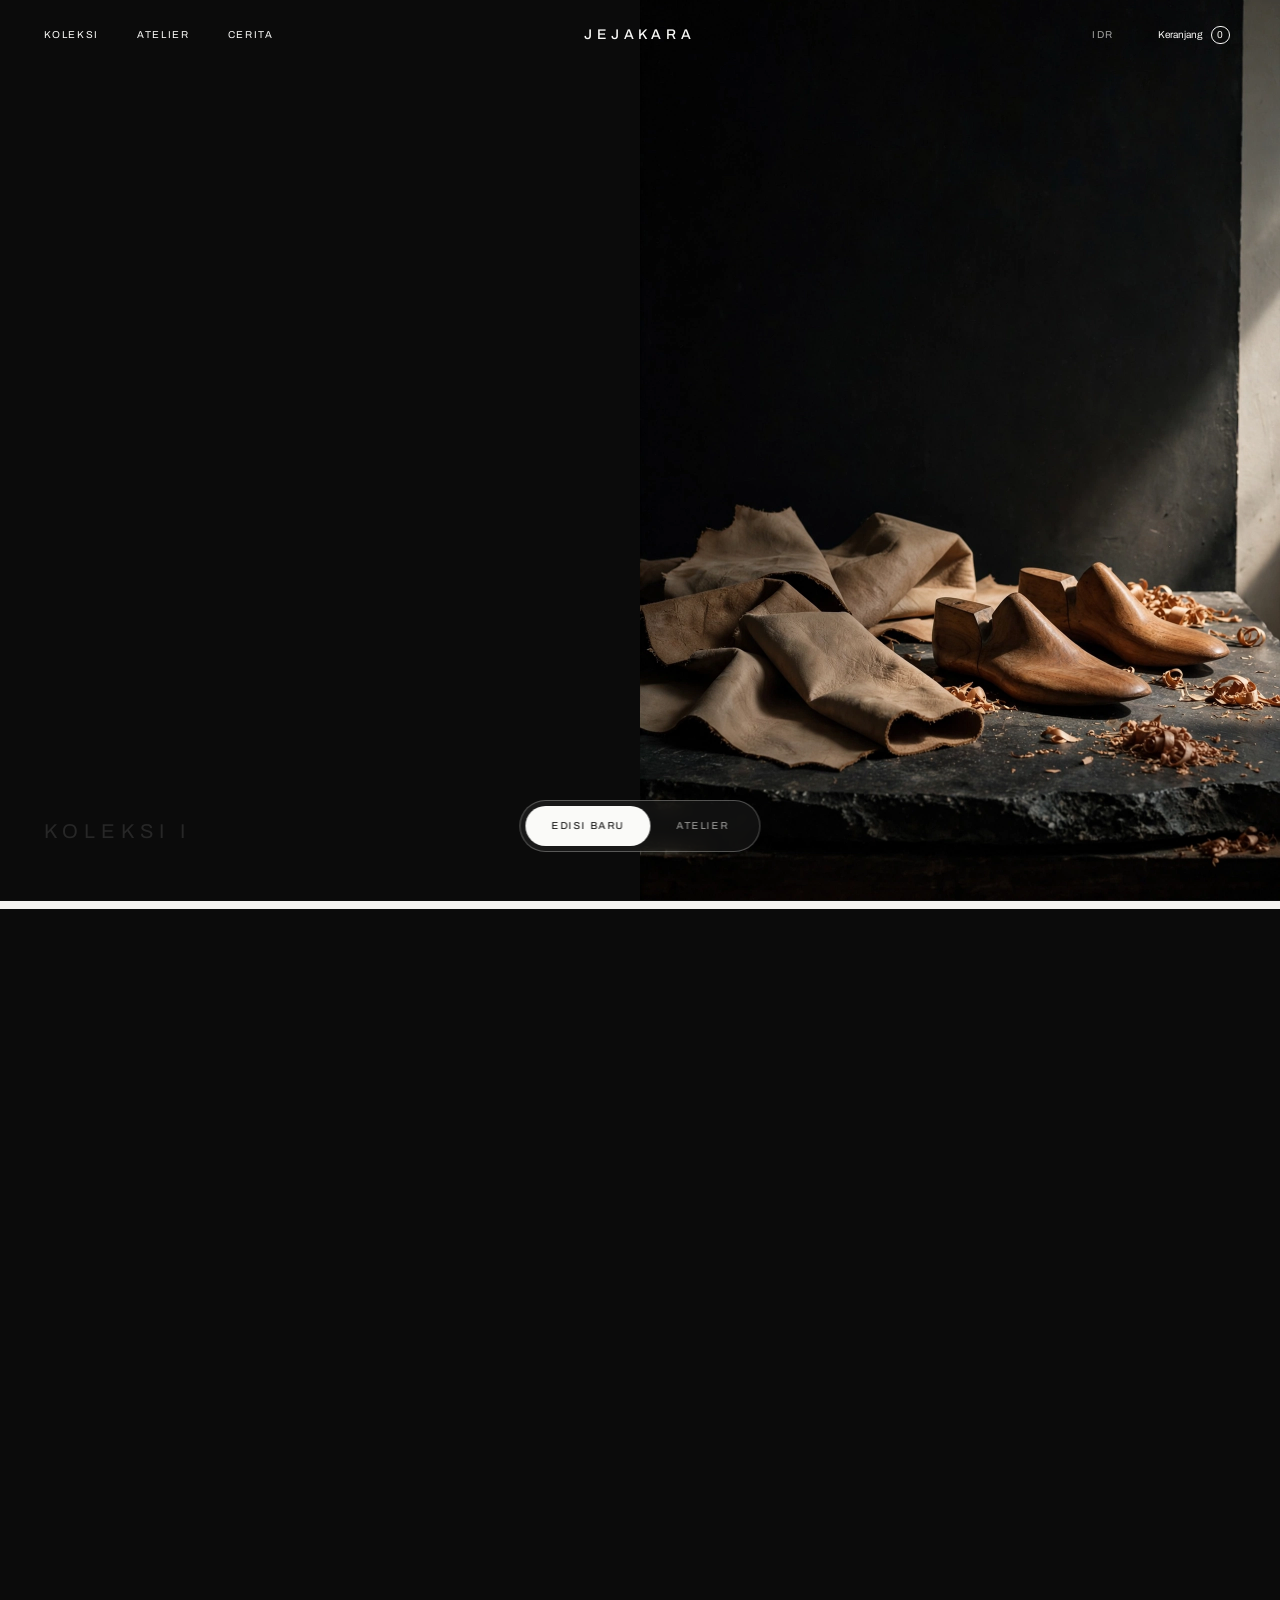
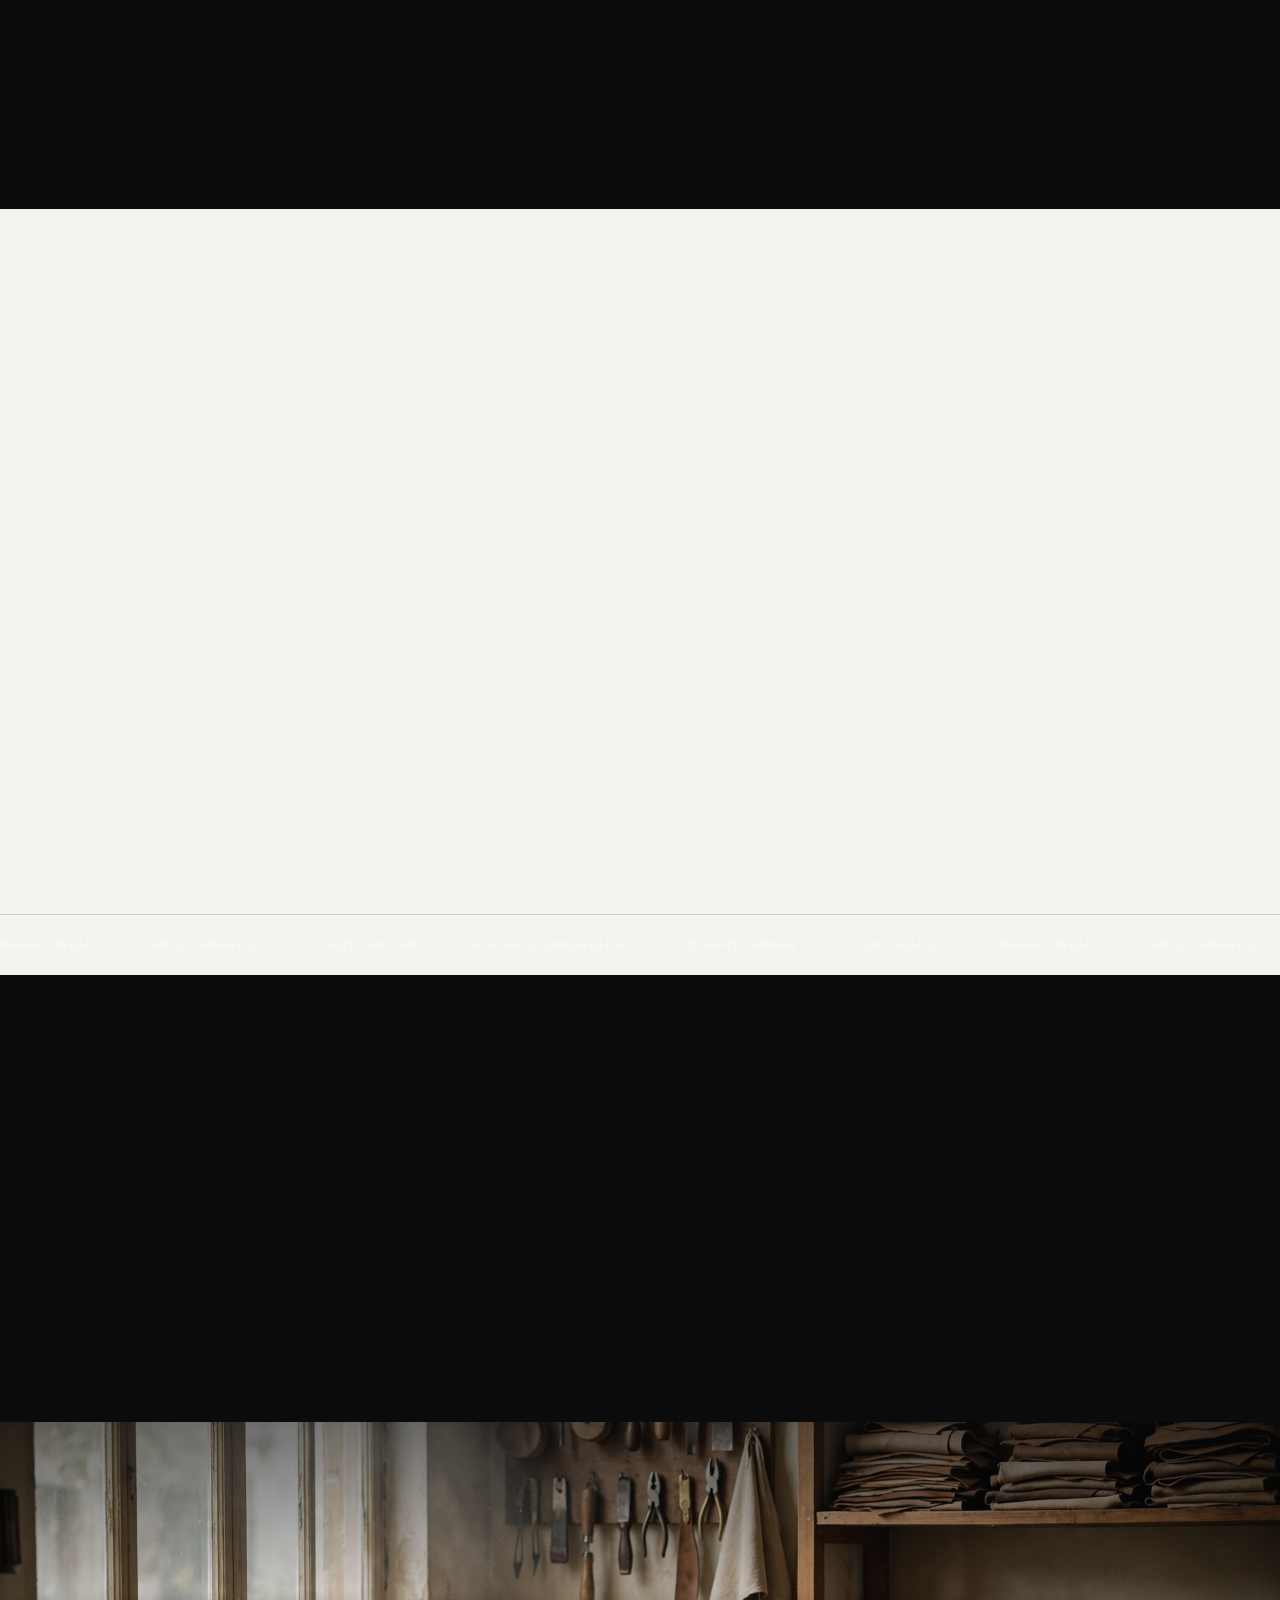
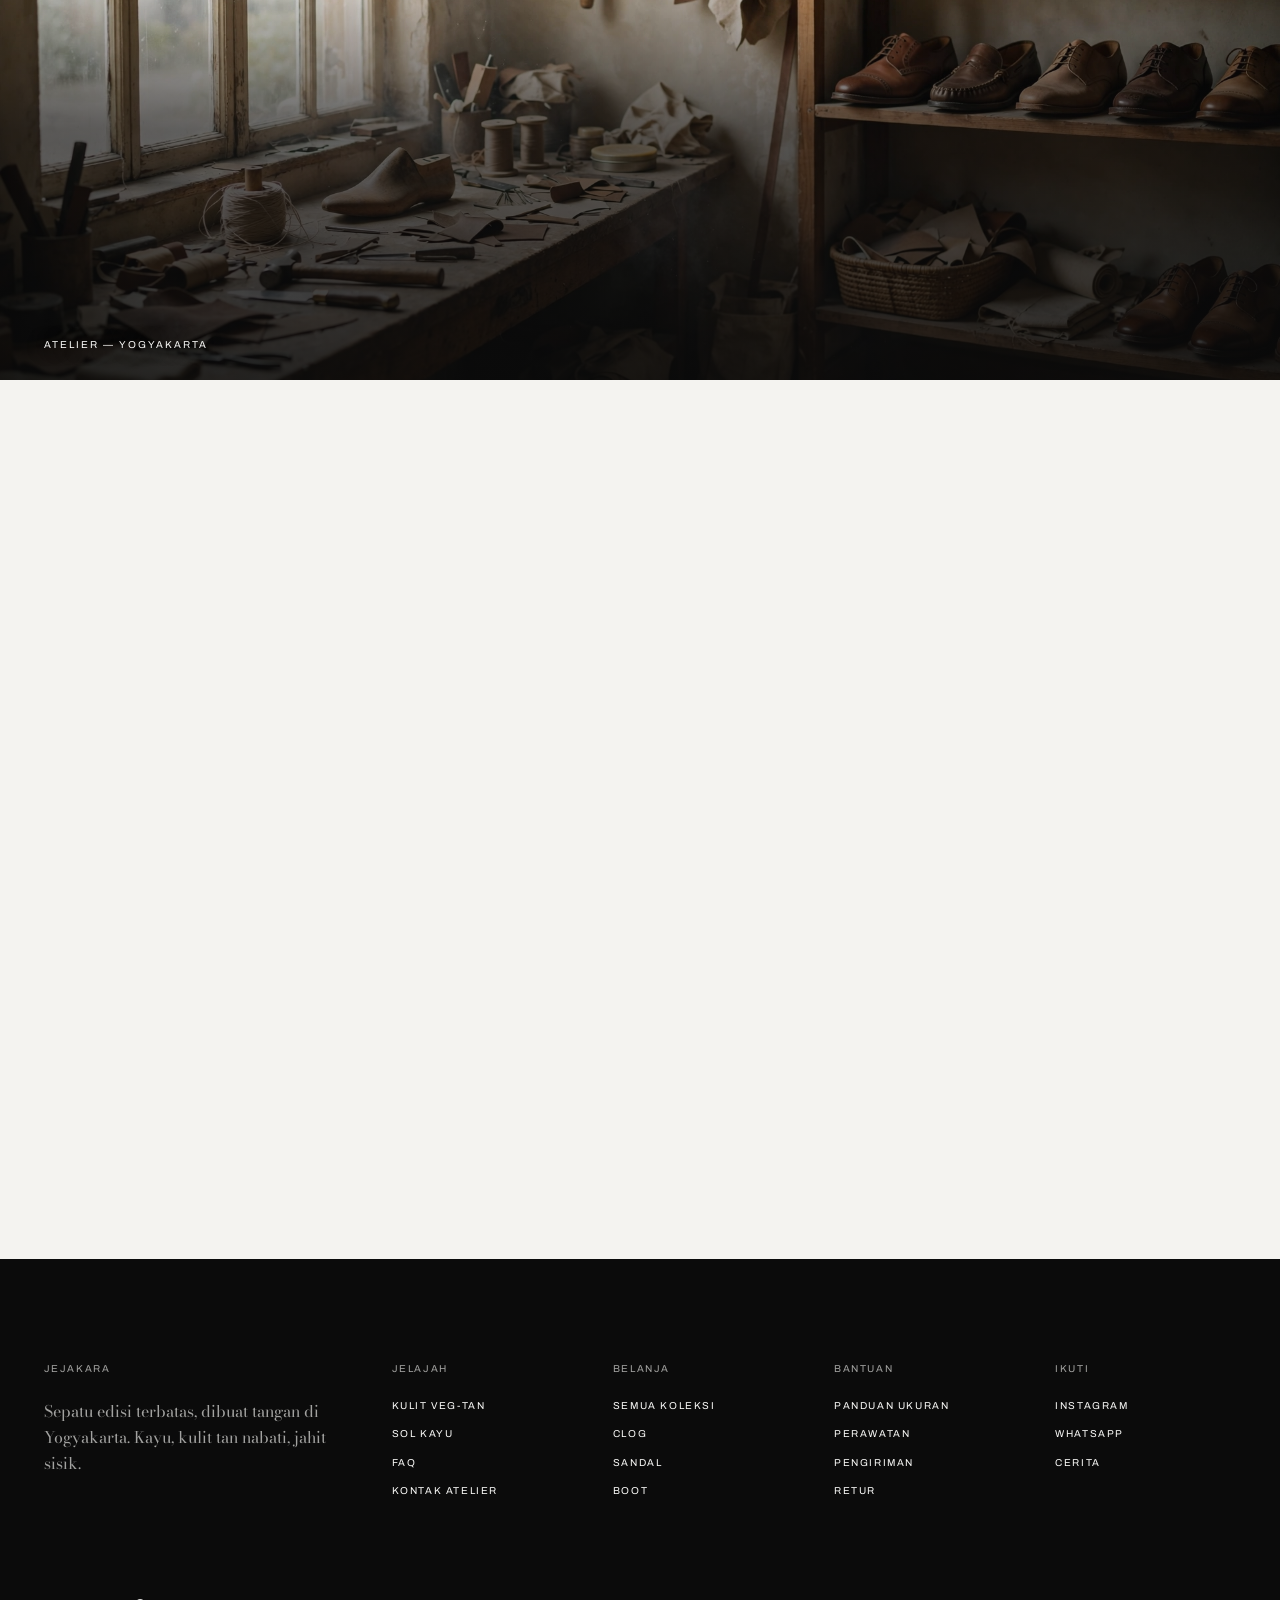
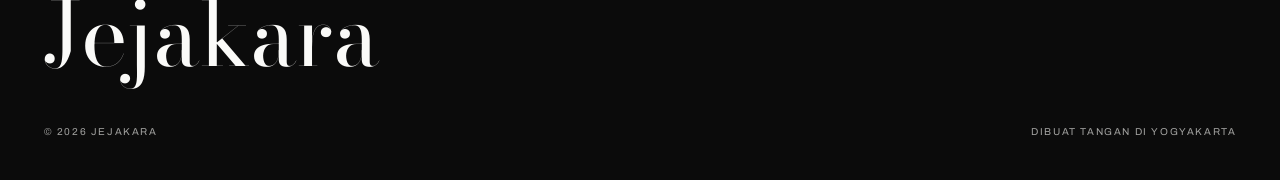
==== index.html @ 1ee972b1 "Jejakara: luxury footwear storefront (static, AOI-inspired)" ====
<!doctype html>
<html lang="id" class="is-loading">
<head>
<meta charset="utf-8">
<meta name="viewport" content="width=device-width, initial-scale=1">
<title>JEJAKARA — Sepatu edisi terbatas, dibuat tangan</title>
  <link rel="icon" href="assets/img/favicon.svg" type="image/svg+xml">
<meta name="description" content="Jejakara membuat sepatu edisi terbatas dengan tangan pengrajin di Yogyakarta. Kayu, kulit tan nabati, jahit sisik.">
<link rel="preconnect" href="https://fonts.googleapis.com">
<link rel="preconnect" href="https://fonts.gstatic.com" crossorigin>
<link href="https://fonts.googleapis.com/css2?family=Archivo:wght@300;400;500&family=Bodoni+Moda:ital,opsz,wght@0,6..96,400;0,6..96,500;1,6..96,400&display=swap" rel="stylesheet">
<link rel="stylesheet" href="css/style.css">
<noscript><style>.loader{display:none}html.is-loading{overflow:auto}</style></noscript>
</head>
<body>

<div class="loader" id="loader"><span class="ld-mk">Jejakara</span><span class="bar"></span></div>
<div class="pt-veil" id="pt-veil"></div>

<header class="site-header">
  <nav class="nav left lbl">
    <a href="koleksi.html">Koleksi</a>
    <a href="#craft">Atelier</a>
    <a href="cerita.html">Cerita</a>
  </nav>
  <a class="wordmark" href="index.html">Jejakara</a>
  <nav class="nav right lbl">
    <span class="desk mute">IDR</span>
    <button class="cart-btn cart-open">Keranjang <span class="cart-count">0</span></button>
    <button id="burger" class="burger lbl" aria-label="Buka menu">Menu</button>
  </nav>
</header>

<div class="mobile-menu" id="mobile-menu">
  <button class="close lbl" id="menu-close" aria-label="Tutup menu">Tutup ✕</button>
  <a href="koleksi.html">Koleksi</a>
  <a href="#craft">Atelier</a>
  <a href="cerita.html">Cerita</a>
</div>

<main>
  <section class="hero" aria-label="Hero">
    <div class="hero-void"><span class="hero-ghost reveal" id="hero-ghost">Koleksi I</span></div>
    <div class="hero-media" id="hero-media">
      <img src="assets/img/hero-1.png" class="active" alt="Bahan atelier Jejakara">
      <img src="assets/img/hero-2.png" alt="Edisi baru Jejakara">
    </div>
    <div class="hero-toggle" id="hero-toggle">
      <button class="on">Edisi baru</button>
      <button>Atelier</button>
    </div>
  </section>
  <div id="head-sentinel" style="height:1px"></div>

  <section class="paper pad intro">
    <span class="kicker lbl">Jejakara — Yogyakarta</span>
    <h2 class="reveal">Sepatu yang dibuat pelan, dipakai bertahun-tahun.</h2>
    <div class="body-col reveal">
      <p>Kami membangun sepatu seperti orang membangun bangunan: dimulai dari pondasi,
      dikerjakan oleh spesialis masing-masing bagian, dan tidak dipercepat agar tepat waktu.
      Setiap pasang membawa nomor edisi — jumlahnya sengaja dibuat sedikit, supaya setiap
      jahitan tetap bisa ditelusuri ke tangan yang membuatnya.</p>
    </div>
  </section>

  <section class="paper pad" style="padding-top:0">
    <div class="row reveal" style="display:flex;justify-content:space-between;align-items:baseline;gap:20px;margin-bottom:40px">
      <h3 style="font-size:clamp(1.4rem,2vw,2rem)">Pilihan kurasi</h3>
      <a class="lbl" href="koleksi.html">Semua koleksi →</a>
    </div>
    <div class="k-grid" id="kurasi"></div>
  </section>

  <div class="marquee" aria-hidden="true"><div class="track lbl">
    <span>Dibuat pelan</span><span>·</span><span>Edisi terbatas</span><span>·</span><span>Kulit veg-tan</span><span>·</span><span>Sol kayu sonokeling</span><span>·</span><span>Dijahit tangan</span><span>·</span><span>Yogyakarta</span><span>·</span>
    <span>Dibuat pelan</span><span>·</span><span>Edisi terbatas</span><span>·</span><span>Kulit veg-tan</span><span>·</span><span>Sol kayu sonokeling</span><span>·</span><span>Dijahit tangan</span><span>·</span><span>Yogyakarta</span><span>·</span>
  </div></div>

  <section class="band-stats pad" id="craft" >
    <div class="veil"></div>
    <div class="inner">
      <h2 class="reveal">Setiap pasang melewati sembilan pasang tangan.</h2>
      <div class="stats-row reveal">
        <div class="stat"><div class="n">86</div><div class="l lbl">jam kerja rata-rata</div></div>
        <div class="stat"><div class="n">9</div><div class="l lbl">pengrajin tiap pasang</div></div>
        <div class="stat"><div class="n">20</div><div class="l lbl">pasang per edisi</div></div>
      </div>
    </div>
  </section>

  <section class="band-img">
    <img src="assets/img/story-1.png" alt="Atelier Jejakara di Yogyakarta">
    <span class="cap lbl">Atelier — Yogyakarta</span>
  </section>

  <section class="paper pad quotes-sec">
    <div class="row reveal" style="display:flex;justify-content:space-between;align-items:baseline;gap:20px">
      <h3 style="font-size:clamp(1.4rem,2vw,2rem)">Yang dipakai duluan</h3>
      <span class="lbl mute">Uji coba batch pertama</span>
    </div>
    <div class="quotes reveal">
      <div class="quote">
        <p>“Baru dua bulan dan kulitnya sudah mulai ikut bentuk kaki. Di awal terasa berat,
        sekarang malah jadi bagian yang paling nyaman dipakai seharian.”</p>
        <span class="lbl who">Dimas A. — Sono Clog</span>
      </div>
      <div class="quote">
        <p>“Bunyi sol kayu di lantai itu cirinya. Talinya masih rapat walau tiap hari
        dipakai keluar masuk pasar.”</p>
        <span class="lbl who">Rara P. — Laras Sandal</span>
      </div>
      <div class="quote">
        <p>“Ukuran saya sempat meleset, mereka minta foto ukuran kaki dari rumah lalu
        tukar sampai pas. Sabar sekali.”</p>
        <span class="lbl who">Bimo S. — Derap Boot</span>
      </div>
    </div>
  </section>

  <section class="paper pad drop">
    <h2 class="reveal">Jadi yang pertama tahu saat edisi berikutnya diluncurkan.</h2>
    <form id="drop-form" class="reveal">
      <input type="email" placeholder="EMAIL" aria-label="Email" required>
      <button class="btn solid" type="submit">Kabari saya</button>
    </form>
  </section>
</main>

<footer class="site-footer">
  <div class="foot-grid">
    <div>
      <h4 class="lbl">Jejakara</h4>
      <p style="max-width:36ch;margin:0;color:var(--mute-d);font-size:16px">Sepatu edisi terbatas, dibuat tangan di Yogyakarta. Kayu, kulit tan nabati, jahit sisik.</p>
    </div>
    <div><h4 class="lbl">Jelajah</h4><ul class="lbl"><li><a href="bahan-kulit.html">Kulit veg-tan</a></li><li><a href="bahan-sol.html">Sol kayu</a></li><li><a href="faq.html">FAQ</a></li><li><a href="kontak.html">Kontak atelier</a></li></ul></div>
    <div><h4 class="lbl">Belanja</h4><ul class="lbl"><li><a href="koleksi.html">Semua koleksi</a></li><li><a href="koleksi.html">Clog</a></li><li><a href="koleksi.html">Sandal</a></li><li><a href="koleksi.html">Boot</a></li></ul></div>
    <div><h4 class="lbl">Bantuan</h4><ul class="lbl"><li><a href="faq.html#ukuran">Panduan ukuran</a></li><li><a href="perawatan.html">Perawatan</a></li><li><a href="faq.html#pengiriman">Pengiriman</a></li><li><a href="faq.html#retur">Retur</a></li></ul></div>
    <div><h4 class="lbl">Ikuti</h4><ul class="lbl"><li><a href="#">Instagram</a></li><li><a href="#">WhatsApp</a></li><li><a href="cerita.html">Cerita</a></li></ul></div>
  </div>
  <div class="foot-word">Jejakara</div>
  <div class="foot-base lbl">
    <span>© 2026 Jejakara</span>
    <span>Dibuat tangan di Yogyakarta</span>
  </div>
</footer>

<div class="veil" id="veil"></div>
<aside class="drawer" id="drawer" aria-label="Keranjang">
  <div class="drawer-head"><span class="lbl">Keranjang</span><button class="lbl" id="drawer-close">Tutup ✕</button></div>
  <div class="drawer-body" id="cart-body"></div>
  <div class="drawer-foot" id="cart-foot" hidden>
    <div class="total-row"><span class="lbl">Subtotal</span><span class="v" id="cart-total"></span></div>
    <button class="btn solid-light block" id="checkout">Pesan via WhatsApp</button>
  </div>
</aside>

<script src="js/data.js"></script>
<script src="js/app.js"></script>
</body>
</html>
---- css/style.css ----
/* JEJAKARA — style contract: achromatic, editorial, radius 0 kecuali pill toggle. Lihat design/COMMIT-SHEET.md */

:root {
  --dark: #0b0b0b;
  --paper: #f4f3f0;
  --light: #fafaf8;
  --mute-d: #a2a2a0;
  --mute-l: #6b6b67;
  --line-d: rgba(250, 250, 248, 0.18);
  --line-l: rgba(11, 11, 11, 0.16);
  --serif: "Bodoni Moda", Georgia, serif;
  --grot: "Archivo", Helvetica, Arial, sans-serif;
  --gutter: clamp(20px, 3.4vw, 46px);
  --head-h: 70px;
}

* { box-sizing: border-box; }
html { -webkit-text-size-adjust: 100%; }
body {
  margin: 0;
  background: var(--dark);
  color: var(--light);
  font-family: var(--serif);
  font-size: 19px;
  line-height: 1.65;
  font-weight: 400;
}
img { display: block; max-width: 100%; }
a { color: inherit; text-decoration: none; }
button { font: inherit; color: inherit; background: none; border: 0; cursor: pointer; }
input { font: inherit; }

/* ---------- mikro-tipografi (spec AOI: 10-11px, uppercase, ls .14em) ---------- */
.lbl {
  font-family: var(--grot);
  font-size: 10px;
  font-weight: 400;
  letter-spacing: 0.16em;
  text-transform: uppercase;
}
.lbl-11 { font-size: 11px; }
.mute { color: var(--mute-d); }
.paper .mute { color: var(--mute-l); }

/* ---------- header ---------- */
.site-header {
  position: fixed;
  inset: 0 0 auto 0;
  z-index: 60;
  height: var(--head-h);
  display: flex;
  align-items: center;
  justify-content: space-between;
  padding: 0 var(--gutter);
  color: var(--light);
  background: transparent;
  transition: background-color 300ms ease-out, color 300ms ease-out;
}
.site-header.solid { background: var(--dark); }
.site-header .nav { display: flex; gap: clamp(18px, 3vw, 44px); align-items: center; }
.site-header .nav a:hover { opacity: 0.6; }
.wordmark {
  position: absolute;
  left: 50%;
  transform: translateX(-50%);
  font-family: var(--grot);
  font-size: 14px;
  letter-spacing: 0.34em;
  text-transform: uppercase;
  font-weight: 500;
}
.cart-btn { display: flex; align-items: center; gap: 8px; }
.cart-count {
  font-family: var(--grot);
  font-size: 10px;
  letter-spacing: 0.1em;
  border: 1px solid currentColor;
  border-radius: 999px;
  min-width: 18px;
  height: 18px;
  display: inline-flex;
  align-items: center;
  justify-content: center;
  padding: 0 5px;
}
.burger { display: none; }

/* mobile menu */
.mobile-menu {
  position: fixed; inset: 0; z-index: 70;
  background: var(--dark); color: var(--light);
  display: none; flex-direction: column; justify-content: center;
  padding: var(--gutter); gap: 8px;
}
.mobile-menu.open { display: flex; }
.mobile-menu a { font-family: var(--serif); font-size: 40px; line-height: 1.4; }
.mobile-menu .close { position: absolute; top: 24px; right: var(--gutter); }

/* ---------- hero: split 50/50, void vs foto ---------- */
.hero {
  position: relative;
  height: 100vh;
  min-height: 560px;
  display: grid;
  grid-template-columns: 1fr 1fr;
  background: var(--dark);
}
.hero-void { position: relative; }
.hero-ghost {
  position: absolute;
  left: var(--gutter);
  bottom: 52px;
  font-family: var(--grot);
  font-size: 20px;
  letter-spacing: 0.3em;
  text-transform: uppercase;
  color: rgba(250, 250, 248, 0.12);
  transition: opacity 600ms ease-out;
}
.hero-media { position: relative; overflow: hidden; }
.hero-media img {
  position: absolute; inset: 0;
  width: 100%; height: 100%;
  object-fit: cover;
  opacity: 0;
  transition: opacity 600ms ease-out;
}
.hero-media img.active { opacity: 1; }
.hero-toggle {
  position: absolute;
  left: 50%;
  bottom: 48px;
  transform: translateX(-50%);
  z-index: 5;
  display: flex;
  padding: 5px;
  border: 1px solid rgba(250, 250, 248, 0.28);
  border-radius: 999px;
  background: rgba(250, 250, 248, 0.06);
  backdrop-filter: blur(8px);
}
.hero-toggle button {
  font-family: var(--grot);
  font-size: 10px;
  letter-spacing: 0.16em;
  text-transform: uppercase;
  color: var(--mute-d);
  padding: 12px 26px;
  border-radius: 999px;
  transition: color 300ms ease-out, background-color 300ms ease-out;
}
.hero-toggle button.on {
  color: var(--dark);
  background: var(--light);
}

/* ---------- section dasar ---------- */
section { position: relative; }
.paper { background: var(--paper); color: var(--dark); }
.pad { padding: clamp(72px, 10vw, 150px) var(--gutter); }
.kicker { display: block; margin-bottom: 34px; color: var(--mute-d); }
.paper .kicker { color: var(--mute-l); }

h1, h2, h3 { font-weight: 400; margin: 0; line-height: 1.06; letter-spacing: -0.01em; }
h1 { font-size: clamp(2.4rem, 5vw, 4.6rem); }
h2 { font-size: clamp(1.9rem, 3.4vw, 3.2rem); }
.prose { max-width: 62ch; }
.prose.center { margin: 0 auto; text-align: center; }
.lead { font-size: clamp(1.35rem, 2.4vw, 2rem); line-height: 1.5; }

/* ---------- intro editorial ---------- */
.intro .prose { max-width: 30ch; }
.intro h2 { max-width: 16ch; }
.intro .body-col { max-width: 58ch; margin-top: 40px; }

/* ---------- kurasi asimetris ---------- */
.k-grid {
  display: grid;
  grid-template-columns: repeat(3, 1fr);
  gap: clamp(16px, 2.4vw, 34px);
}
.k-grid .card.large { grid-row: span 2; }
.card { display: block; }
.card .frame { overflow: hidden; background: #171514; }
.card .frame img {
  width: 100%;
  aspect-ratio: 3 / 4;
  object-fit: cover;
  transition: transform 600ms ease-out;
}
.card.large .frame img { aspect-ratio: 3 / 5.4; height: 100%; }
.card:hover .frame img { transform: scale(1.04); }
.card .meta {
  display: flex;
  justify-content: space-between;
  gap: 12px;
  align-items: baseline;
  padding-top: 14px;
}
.card .meta .name { font-family: var(--serif); font-size: 17px; }
.card .see { opacity: 0; transition: opacity 300ms ease-out; }
.card:hover .see { opacity: 1; }

/* ---------- band angka (craft) ---------- */
.band-stats {
  position: relative;
  background: var(--dark) center / cover no-repeat;
  color: var(--light);
}
.band-stats .veil { position: absolute; inset: 0; background: rgba(11, 11, 11, 0.62); }
.band-stats .inner { position: relative; }
.stats-row {
  display: flex;
  flex-wrap: wrap;
  gap: clamp(34px, 7vw, 110px);
  margin-top: 54px;
}
.stat .n { font-family: var(--serif); font-size: clamp(2.6rem, 5vw, 4.4rem); line-height: 1; }
.stat .l { margin-top: 10px; color: var(--mute-d); }

/* ---------- band full-bleed ---------- */
.band-img { height: clamp(340px, 62vh, 640px); overflow: hidden; position: relative; }
.band-img img { width: 100%; height: 100%; object-fit: cover; }
/* scrim: teks putih di atas foto terang tetap terbaca */
.band-img::after {
  content: "";
  position: absolute;
  inset: 0;
  z-index: 1;
  background: linear-gradient(to bottom, rgba(11, 11, 11, 0.55), rgba(11, 11, 11, 0.15) 30%, rgba(11, 11, 11, 0.62) 55%, rgba(11, 11, 11, 0.85));
  pointer-events: none;
}
.band-img h1,
.band-img .cap {
  z-index: 2;
  text-shadow: 0 1px 18px rgba(11, 11, 11, 0.85);
}
.band-img .cap {
  position: absolute; left: var(--gutter); bottom: 26px;
  color: var(--light);
  letter-spacing: 0.2em;
}

/* ---------- drop notice ---------- */
.drop form { display: flex; gap: 0; max-width: 460px; margin-top: 34px; }
.drop input {
  flex: 1; background: transparent; border: 0; border-bottom: 1px solid var(--line-d);
  color: inherit; padding: 12px 0; outline: none; font-family: var(--grot); font-size: 13px;
}
.drop .done { color: var(--mute-d); margin-top: 34px; }

/* ---------- tombol ---------- */
.btn {
  font-family: var(--grot);
  font-size: 10px;
  letter-spacing: 0.16em;
  text-transform: uppercase;
  padding: 15px 30px;
  border: 1px solid currentColor;
  display: inline-block;
  text-align: center;
  transition: background-color 150ms ease-out, color 150ms ease-out;
}
.btn:hover { background: var(--light); color: var(--dark); border-color: var(--light); }
.paper .btn:hover, .btn.solid { background: var(--dark); color: var(--light); border-color: var(--dark); }
.paper .btn.solid:hover { background: transparent; color: var(--dark); }
.btn.block { width: 100%; }
.btn.solid-light { background: var(--light); color: var(--dark); border-color: var(--light); }
.btn.solid-light:hover { background: transparent; color: var(--light); }

/* ---------- footer ---------- */
.site-footer { background: var(--dark); color: var(--light); padding: clamp(60px, 8vw, 110px) var(--gutter) 40px; }
.foot-grid { display: grid; grid-template-columns: 1.7fr 1fr 1fr 1fr 1fr; gap: 40px; }
.foot-grid h4 { margin: 0 0 20px; font-weight: 400; color: var(--mute-d); }
.foot-grid ul { list-style: none; margin: 0; padding: 0; display: grid; gap: 12px; }
.foot-grid a:hover { opacity: 0.6; }
.foot-word { font-family: var(--serif); font-size: clamp(2.6rem, 7vw, 5.5rem); line-height: 1; margin-top: clamp(50px, 8vw, 90px); }
.foot-base { display: flex; justify-content: space-between; gap: 20px; margin-top: 46px; color: var(--mute-d); flex-wrap: wrap; }

/* ---------- halaman koleksi ---------- */
.page-head { padding: calc(var(--head-h) + clamp(50px, 8vw, 110px)) var(--gutter) clamp(40px, 5vw, 70px); }
.page-head .row { display: flex; align-items: baseline; justify-content: space-between; gap: 20px; }
.filters { display: flex; flex-wrap: wrap; gap: 34px; padding: 0 var(--gutter) 34px; align-items: flex-start; }
.fgroup { display: flex; flex-wrap: wrap; gap: 8px; align-items: center; }
.fgroup > .lbl { color: var(--mute-d); margin-right: 6px; }
.chip {
  font-family: var(--grot); font-size: 10px; letter-spacing: 0.12em; text-transform: uppercase;
  padding: 9px 15px; border: 1px solid var(--line-d); color: var(--mute-d);
  transition: border-color 150ms ease-out, color 150ms ease-out;
}
.chip.on { border-color: var(--light); color: var(--light); }
.sort {
  margin-left: auto; background: transparent; border: 0; border-bottom: 1px solid var(--line-d);
  color: var(--light); font-family: var(--grot); font-size: 10px; letter-spacing: 0.12em;
  text-transform: uppercase; padding: 9px 0; outline: none;
}
.sort option { color: #111; }
.grid-products { display: grid; grid-template-columns: repeat(3, 1fr); gap: clamp(16px, 2.4vw, 34px); padding: 0 var(--gutter) clamp(70px, 9vw, 130px); }
.empty { padding: 40px var(--gutter) 120px; color: var(--mute-d); }

/* ---------- halaman produk (PDP) ---------- */
.pdp { display: grid; grid-template-columns: minmax(0, 1.15fr) minmax(0, 1fr); gap: clamp(30px, 5vw, 80px); padding: calc(var(--head-h) + 40px) var(--gutter) clamp(60px, 8vw, 110px); }
.gallery { position: sticky; top: calc(var(--head-h) + 24px); align-self: start; display: grid; grid-template-columns: 64px 1fr; gap: 16px; }
.thumbs { display: grid; gap: 12px; align-content: start; }
.thumbs img { width: 100%; aspect-ratio: 3/4; object-fit: cover; opacity: 0.5; cursor: pointer; transition: opacity 150ms ease-out; }
.thumbs img.on, .thumbs img:hover { opacity: 1; }
.stage { overflow: hidden; background: #161412; }
.stage img { width: 100%; aspect-ratio: 3/4; object-fit: cover; }
.pdp-info { padding-top: 12px; }
.pdp-info h1 { font-size: clamp(2rem, 3.4vw, 3rem); }
.pdp-price { margin-top: 16px; display: flex; gap: 18px; align-items: baseline; }
.pdp-stats { display: flex; flex-wrap: wrap; gap: 34px; margin: 40px 0; padding: 26px 0; border-top: 1px solid var(--line-d); border-bottom: 1px solid var(--line-d); }
.pdp-stats .n { font-family: var(--serif); font-size: 30px; line-height: 1; }
.pdp-stats .l { color: var(--mute-d); margin-top: 6px; }
.sizes { display: flex; flex-wrap: wrap; gap: 8px; margin-top: 16px; }
.size {
  font-family: var(--grot); font-size: 11px; letter-spacing: 0.08em;
  min-width: 46px; padding: 12px 0; text-align: center;
  border: 1px solid var(--line-d); color: var(--light);
  transition: border-color 150ms ease-out, background-color 150ms ease-out, color 150ms ease-out;
}
.size.on { background: var(--light); color: var(--dark); border-color: var(--light); }
.size.out { color: #4d4d4a; text-decoration: line-through; cursor: not-allowed; border-color: rgba(250,250,248,0.07); }
.mat-list { list-style: none; margin: 30px 0 0; padding: 0; display: grid; gap: 10px; color: var(--mute-d); }
.mat-list li::before { content: "— "; }
.err { color: #e0a3a3; margin-top: 14px; min-height: 1em; }
.related { padding: 0 var(--gutter) clamp(70px, 9vw, 130px); }
.related h3 { margin-bottom: 30px; }

/* ---------- drawer keranjang ---------- */
.veil {
  position: fixed; inset: 0; z-index: 80; background: rgba(11, 11, 11, 0.55);
  opacity: 0; pointer-events: none; transition: opacity 300ms ease-out;
}
.veil.open { opacity: 1; pointer-events: auto; }
.drawer {
  position: fixed; top: 0; right: 0; z-index: 90;
  width: min(430px, 100vw); height: 100%;
  background: var(--dark); color: var(--light);
  border-left: 1px solid var(--line-d);
  transform: translateX(100%);
  transition: transform 300ms ease-out;
  display: flex; flex-direction: column;
}
.drawer.open { transform: translateX(0); }
.drawer-head { display: flex; justify-content: space-between; align-items: center; padding: 26px var(--gutter); border-bottom: 1px solid var(--line-d); }
.drawer-body { flex: 1; overflow: auto; padding: 10px var(--gutter); }
.drawer-foot { padding: 24px var(--gutter) 30px; border-top: 1px solid var(--line-d); display: grid; gap: 16px; }
.cart-line { display: grid; grid-template-columns: 64px 1fr auto; gap: 16px; padding: 20px 0; border-bottom: 1px solid var(--line-d); }
.cart-line img { width: 64px; aspect-ratio: 3/4; object-fit: cover; }
.cart-line .nm { font-family: var(--serif); font-size: 16px; }
.qty { display: inline-flex; align-items: center; gap: 12px; margin-top: 10px; }
.qty button { border: 1px solid var(--line-d); width: 26px; height: 26px; line-height: 1; font-family: var(--grot); font-size: 13px; }
.qty button:hover { border-color: var(--light); }
.rm { color: var(--mute-d); text-decoration: underline; margin-top: 10px; display: inline-block; }
.cart-empty { color: var(--mute-d); padding: 40px 0; }
.total-row { display: flex; justify-content: space-between; align-items: baseline; }
.total-row .v { font-family: var(--serif); font-size: 24px; }

/* ---------- reveal ---------- */
.reveal { opacity: 0; transform: translateY(12px); transition: opacity 500ms ease-out, transform 500ms ease-out; }
.reveal.in { opacity: 1; transform: none; }

/* ---------- responsive ---------- */
@media (max-width: 900px) {
  .nav.left, .nav.right .desk { display: none; }
  .burger { display: block; }
  .hero { grid-template-columns: 1fr; height: auto; min-height: 0; }
  .hero-void { height: 24vh; min-height: 150px; }
  .hero-media { height: 64vh; }
  .hero-ghost { bottom: 24px; font-size: 15px; }
  .hero-toggle { bottom: auto; top: calc(24vh - 62px); }
  .k-grid, .grid-products { grid-template-columns: repeat(2, 1fr); }
  .k-grid .card.large { grid-row: auto; grid-column: span 2; }
  .k-grid .card.large .frame img { aspect-ratio: 4/3; }
  .pdp { grid-template-columns: 1fr; }
  .gallery { position: static; grid-template-columns: 1fr; }
  .thumbs { grid-template-columns: repeat(3, 1fr); grid-row: 2; }
  .foot-grid { grid-template-columns: 1fr 1fr; }
}
@media (max-width: 560px) {
  .k-grid, .grid-products { grid-template-columns: 1fr; }
  .k-grid .card.large { grid-column: auto; }
  .mobile-menu a { font-size: 30px; }
}

/* ---------- loader & transisi halaman ---------- */
html.is-loading, html.is-loading body { overflow: hidden; }
.loader {
  position: fixed; inset: 0; z-index: 200;
  background: var(--dark);
  display: grid; place-items: center;
  transition: transform 800ms cubic-bezier(0.76, 0, 0.24, 1);
}
.loader.lift { transform: translateY(-101%); }
.loader .ld-mk {
  font-family: var(--serif); font-size: 15px; letter-spacing: 0.4em;
  color: var(--light); text-transform: uppercase;
  animation: ld-breathe 1.6s ease-in-out infinite alternate;
}
.loader .bar { position: absolute; left: 0; bottom: 0; height: 2px; width: 0; background: var(--light); animation: ld-fill 1.4s cubic-bezier(0.22, 1, 0.36, 1) forwards; }
@keyframes ld-fill { to { width: 100%; } }
@keyframes ld-breathe { from { opacity: 0.45; } to { opacity: 1; } }
.pt-veil {
  position: fixed; inset: 0; z-index: 190; background: var(--dark);
  transform: translateY(101%);
  transition: transform 550ms cubic-bezier(0.76, 0, 0.24, 1);
  pointer-events: none;
}
.pt-veil.up { transform: translateY(0); }

/* ---------- reveal: teks naik per kata ---------- */
.w-line { display: inline-block; overflow: hidden; vertical-align: bottom; padding-bottom: 0.12em; margin-bottom: -0.12em; }
.w { display: inline-block; transform: translateY(115%); transition: transform 950ms cubic-bezier(0.16, 1, 0.3, 1); }
.reveal.in .w { transform: none; }

/* ---------- reveal: foto produk ---------- */
.card .frame img { transform: scale(1.12); opacity: 0; transition: transform 1100ms cubic-bezier(0.16, 1, 0.3, 1), opacity 700ms ease; }
.card.in .frame img { transform: none; opacity: 1; }
.card.in:hover .frame img { transform: scale(1.05); transition-duration: 700ms; }
#stage-img { transition: opacity 350ms ease; }

/* ---------- marquee ---------- */
.marquee { overflow: hidden; padding: 22px 0; border-top: 1px solid var(--line-l); background: var(--paper); }
.marquee .track { display: flex; gap: 2.6em; width: max-content; white-space: nowrap; animation: marq 34s linear infinite; }
.marquee span { letter-spacing: 0.2em; }
@keyframes marq { to { transform: translateX(-50%); } }

/* ---------- testimoni ---------- */
.quotes { display: grid; grid-template-columns: repeat(auto-fit, minmax(240px, 1fr)); gap: clamp(28px, 4vw, 56px); margin-top: 44px; }
.quote { display: flex; flex-direction: column; }
.quote p { margin: 0 0 16px; font-family: var(--serif); font-style: italic; font-size: clamp(1.05rem, 1.5vw, 1.3rem); line-height: 1.5; }
.quote .who { margin-top: auto; padding-top: 18px; color: var(--mute-l); }

/* anchor landing di bawah header tetap (jangan tertimpa) */
details[id], section[id] { scroll-margin-top: 96px; }

/* ---------- favorit & cari ---------- */
.card .frame { position: relative; }
.fav { position: absolute; top: 8px; right: 8px; z-index: 2; width: 34px; height: 34px; display: grid; place-items: center; padding: 0; border: 0; border-radius: 50%; background: rgba(11, 11, 11, 0.38); color: #fafaf8; font-size: 15px; line-height: 1; cursor: pointer; transition: transform 250ms ease, background 250ms ease; }
.fav:hover { transform: scale(1.12); background: rgba(11, 11, 11, 0.6); }
.fav.on { background: rgba(11, 11, 11, 0.72); }
.search { background: transparent; border: 0; border-bottom: 1px solid var(--line-l); color: var(--dark); font-family: var(--grot); font-size: 11px; letter-spacing: 0.14em; text-transform: uppercase; padding: 12px 2px; width: min(240px, 44vw); outline: none; transition: border-color 250ms ease; }
.search::placeholder { color: var(--mute-l); }
.search:focus { border-color: var(--light); }
.filter.on { color: var(--light); border-color: var(--light); }

/* ---------- panduan ukuran (PDP + FAQ) ---------- */
.sguide { border-top: 1px solid var(--line-d); margin-top: 34px; }
.sguide summary { list-style: none; cursor: pointer; display: flex; justify-content: space-between; gap: 16px; padding: 16px 0; font-family: var(--grot); font-size: 10px; letter-spacing: 0.16em; text-transform: uppercase; color: var(--mute-d); transition: color 250ms ease; }
.sguide summary:hover { color: var(--light); }
.sguide summary::-webkit-details-marker { display: none; }
.sguide summary::after { content: "+"; }
.sguide[open] summary::after { content: "\2212"; }
.sguide .sg-body { padding-bottom: 26px; }
.sguide table { width: 100%; border-collapse: collapse; font-family: var(--grot); font-size: 13px; }
.sguide th { font-weight: 400; font-size: 10px; letter-spacing: 0.14em; text-transform: uppercase; color: var(--mute-d); text-align: left; padding: 10px 10px 10px 0; border-bottom: 1px solid var(--line-d); }
.sguide td { padding: 10px 10px 10px 0; border-bottom: 1px solid var(--line-d); color: var(--light); font-weight: 300; }
.sguide ol { margin: 18px 0 0; padding-left: 1.3em; color: var(--mute-d); font-size: 16px; line-height: 1.7; }
.sguide ol li::marker { font-family: var(--grot); font-size: 12px; }
.paper .sguide { border-color: var(--line-l); }
.paper .sguide summary { color: var(--mute-l); }
.paper .sguide summary:hover { color: var(--dark); }
.paper .sguide th { color: var(--mute-l); border-color: var(--line-l); }
.paper .sguide td { color: var(--dark); border-color: var(--line-l); }
.paper .sguide ol { color: var(--mute-l); }

/* ---------- FAQ ---------- */
.faq { max-width: 820px; margin-top: 30px; }
.faq details { border-top: 1px solid var(--line-l); }
.faq details:last-child { border-bottom: 1px solid var(--line-l); }
.faq summary { list-style: none; cursor: pointer; display: flex; justify-content: space-between; gap: 24px; padding: 26px 0; font-family: var(--serif); font-size: clamp(1.1rem, 1.7vw, 1.4rem); color: var(--dark); transition: color 250ms ease; }
.faq summary:hover { color: var(--mute-l); }
.faq summary::-webkit-details-marker { display: none; }
.faq summary::after { content: "+"; font-family: var(--grot); font-size: 15px; color: var(--mute-l); flex: none; }
.faq details[open] summary::after { content: "\2212"; }
.faq .a { padding: 0 0 28px; max-width: 62ch; }
.faq .a p { margin: 0 0 14px; color: var(--mute-l); font-size: 17px; line-height: 1.7; }

/* ---------- proses (PDP) ---------- */
.proc-steps { counter-reset: pr; list-style: none; margin: clamp(40px, 6vw, 70px) 0 0; padding: 0; display: grid; grid-template-columns: repeat(auto-fit, minmax(280px, 1fr)); gap: clamp(40px, 5vw, 64px) clamp(24px, 3vw, 40px); }
.proc-steps li { counter-increment: pr; border-top: 1px solid var(--line-d); padding-top: 18px; display: flex; flex-direction: column; }
.proc-steps li img { order: 1; width: 100%; aspect-ratio: 4 / 3; object-fit: cover; display: block; }
.proc-steps li::before { content: "0" counter(pr); order: 2; font-family: var(--grot); font-size: 11px; letter-spacing: 0.16em; color: var(--mute-d); margin: 16px 0 12px; }
.proc-steps h4 { order: 3; font-family: var(--serif); font-size: clamp(1.15rem, 1.6vw, 1.4rem); font-weight: 400; margin: 0 0 10px; }
.proc-steps p { order: 4; margin: 0; font-size: 15px; line-height: 1.65; color: var(--mute-d); max-width: 34ch; }

/* ---------- langkah perawatan ---------- */
.steps { counter-reset: st; margin-top: 54px; display: grid; gap: 44px; max-width: 780px; }
.step { counter-increment: st; display: grid; grid-template-columns: 56px 1fr; gap: 20px; border-top: 1px solid var(--line-l); padding-top: 26px; }
.step::before { content: "0" counter(st); font-family: var(--grot); font-size: 11px; letter-spacing: 0.16em; color: var(--mute-l); padding-top: 8px; }
.step h3 { font-size: clamp(1.3rem, 2vw, 1.7rem); margin-bottom: 12px; }
.step p { margin: 0; color: var(--mute-l); font-size: 17px; line-height: 1.7; max-width: 58ch; }
.care-note { margin-top: 64px; border-left: 1px solid var(--line-l); padding-left: 26px; max-width: 62ch; }
.care-note .lbl { display: block; margin-bottom: 14px; color: var(--mute-l); }
.care-note p { margin: 0; color: var(--mute-l); font-size: 17px; line-height: 1.7; }

/* ---------- spesifikasi bahan ---------- */
.mat-spec { display: grid; grid-template-columns: repeat(auto-fit, minmax(230px, 1fr)); gap: 1px; background: var(--line-l); border: 1px solid var(--line-l); margin-top: 60px; }
.mat-spec .spec { background: var(--paper); padding: 26px 24px; display: grid; gap: 12px; font-size: 16px; color: var(--dark); }

/* ---------- kontak ---------- */
.contact-grid { display: grid; grid-template-columns: repeat(auto-fit, minmax(240px, 1fr)); gap: clamp(32px, 5vw, 72px); margin-top: 50px; }
.cbox .lbl { display: block; margin-bottom: 18px; color: var(--mute-l); }
.cbox h3 { font-size: clamp(1.3rem, 2vw, 1.7rem); margin-bottom: 14px; }
.cbox p { margin: 0; color: var(--mute-l); font-size: 17px; line-height: 1.7; }
.cbox a:not(.btn) { color: var(--dark); }

@media (max-width: 900px) {
  .step { grid-template-columns: 44px 1fr; gap: 14px; }
}

@media (prefers-reduced-motion: reduce) {
  .reveal { opacity: 1; transform: none; transition: none; }
  .w { transform: none; }
  .card .frame img { opacity: 1; transform: none; }
  .loader, .pt-veil { display: none; }
  .marquee .track { animation: none; }
  .hero-media img, .card .frame img, .drawer, .veil { transition-duration: 1ms; }
}
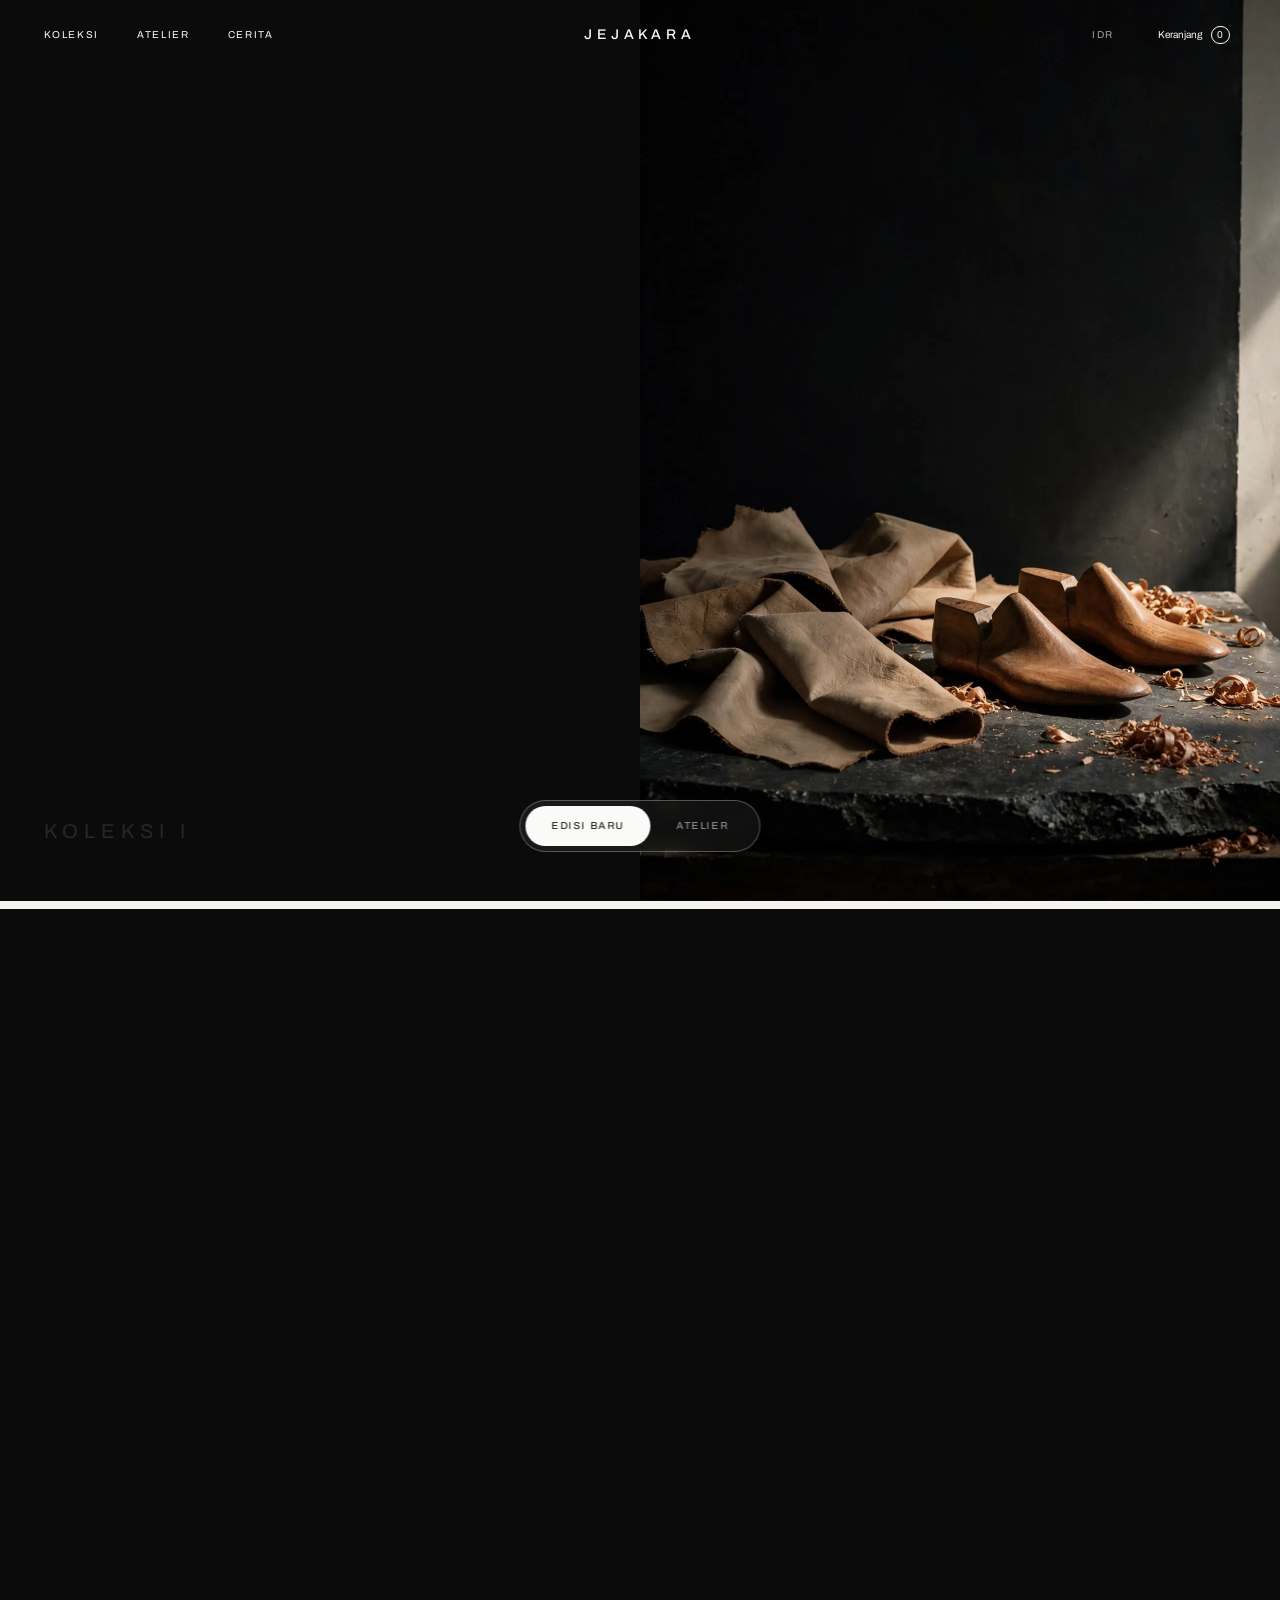
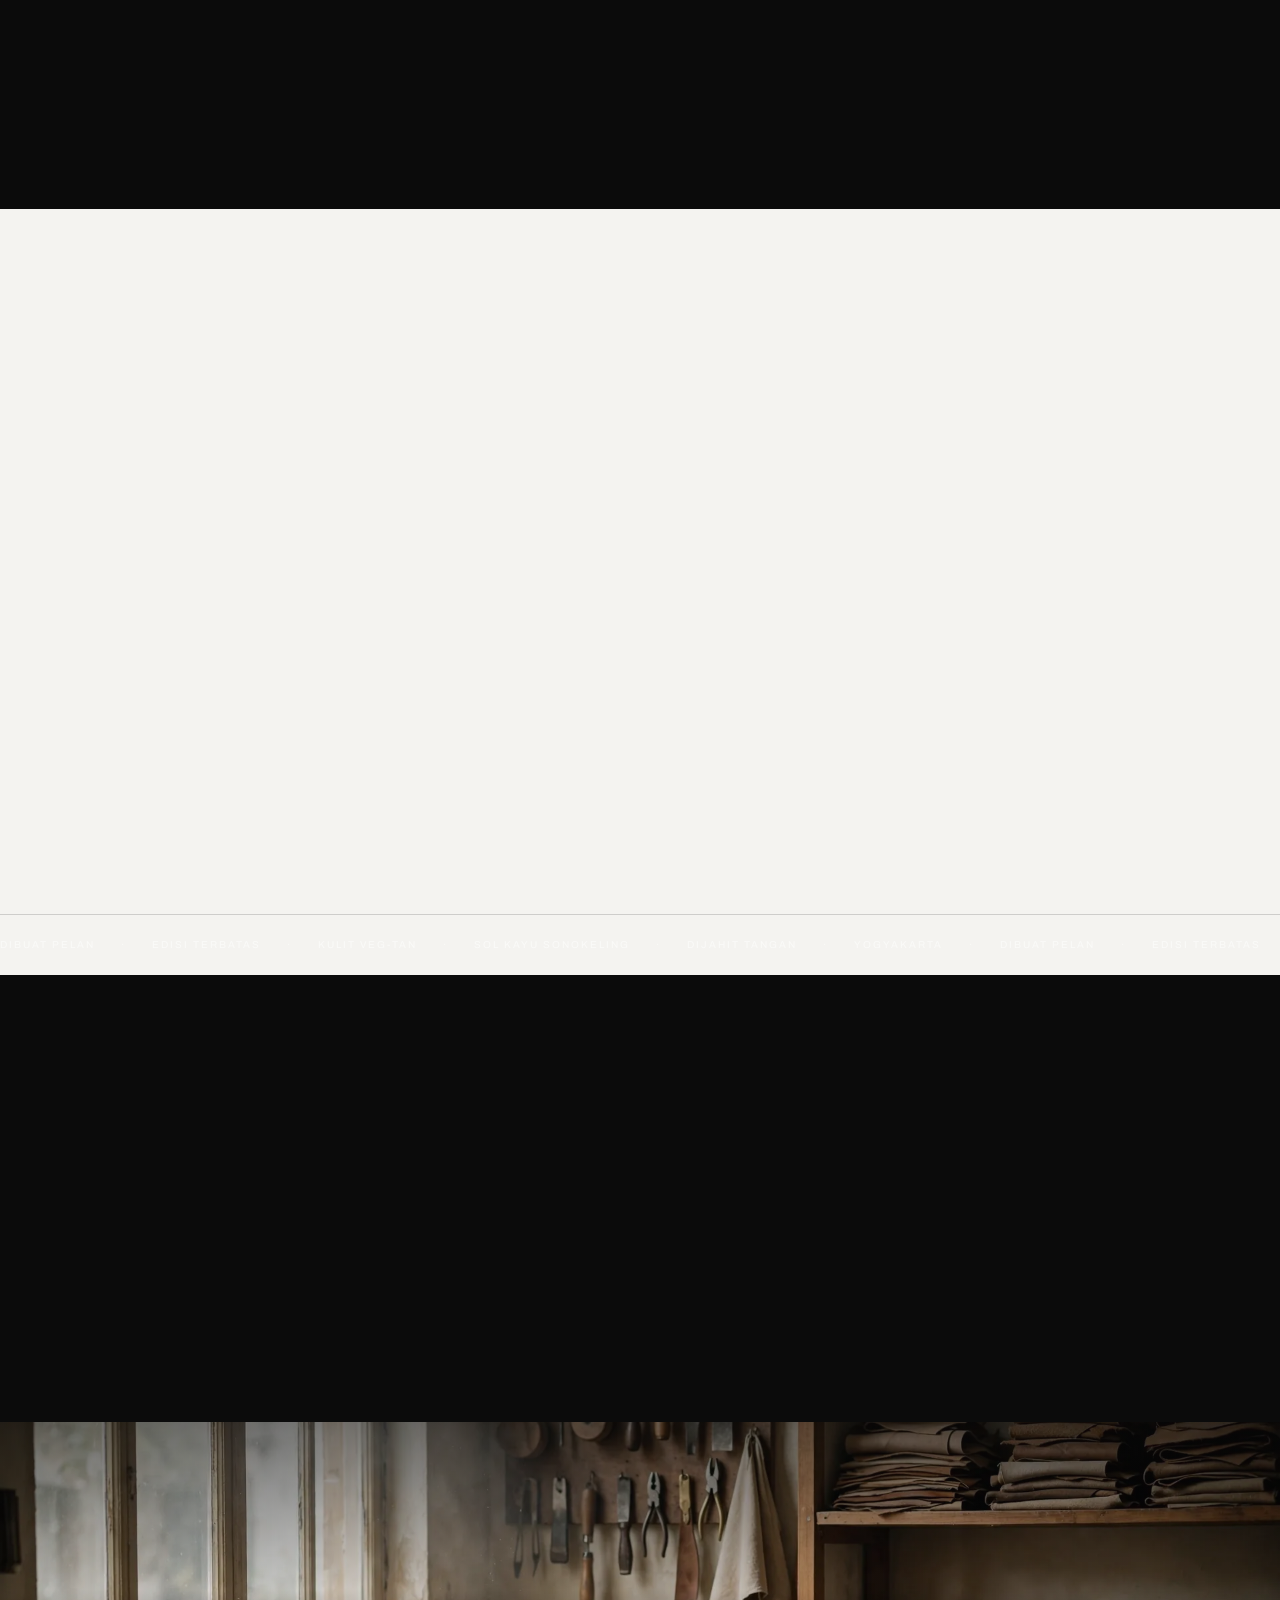
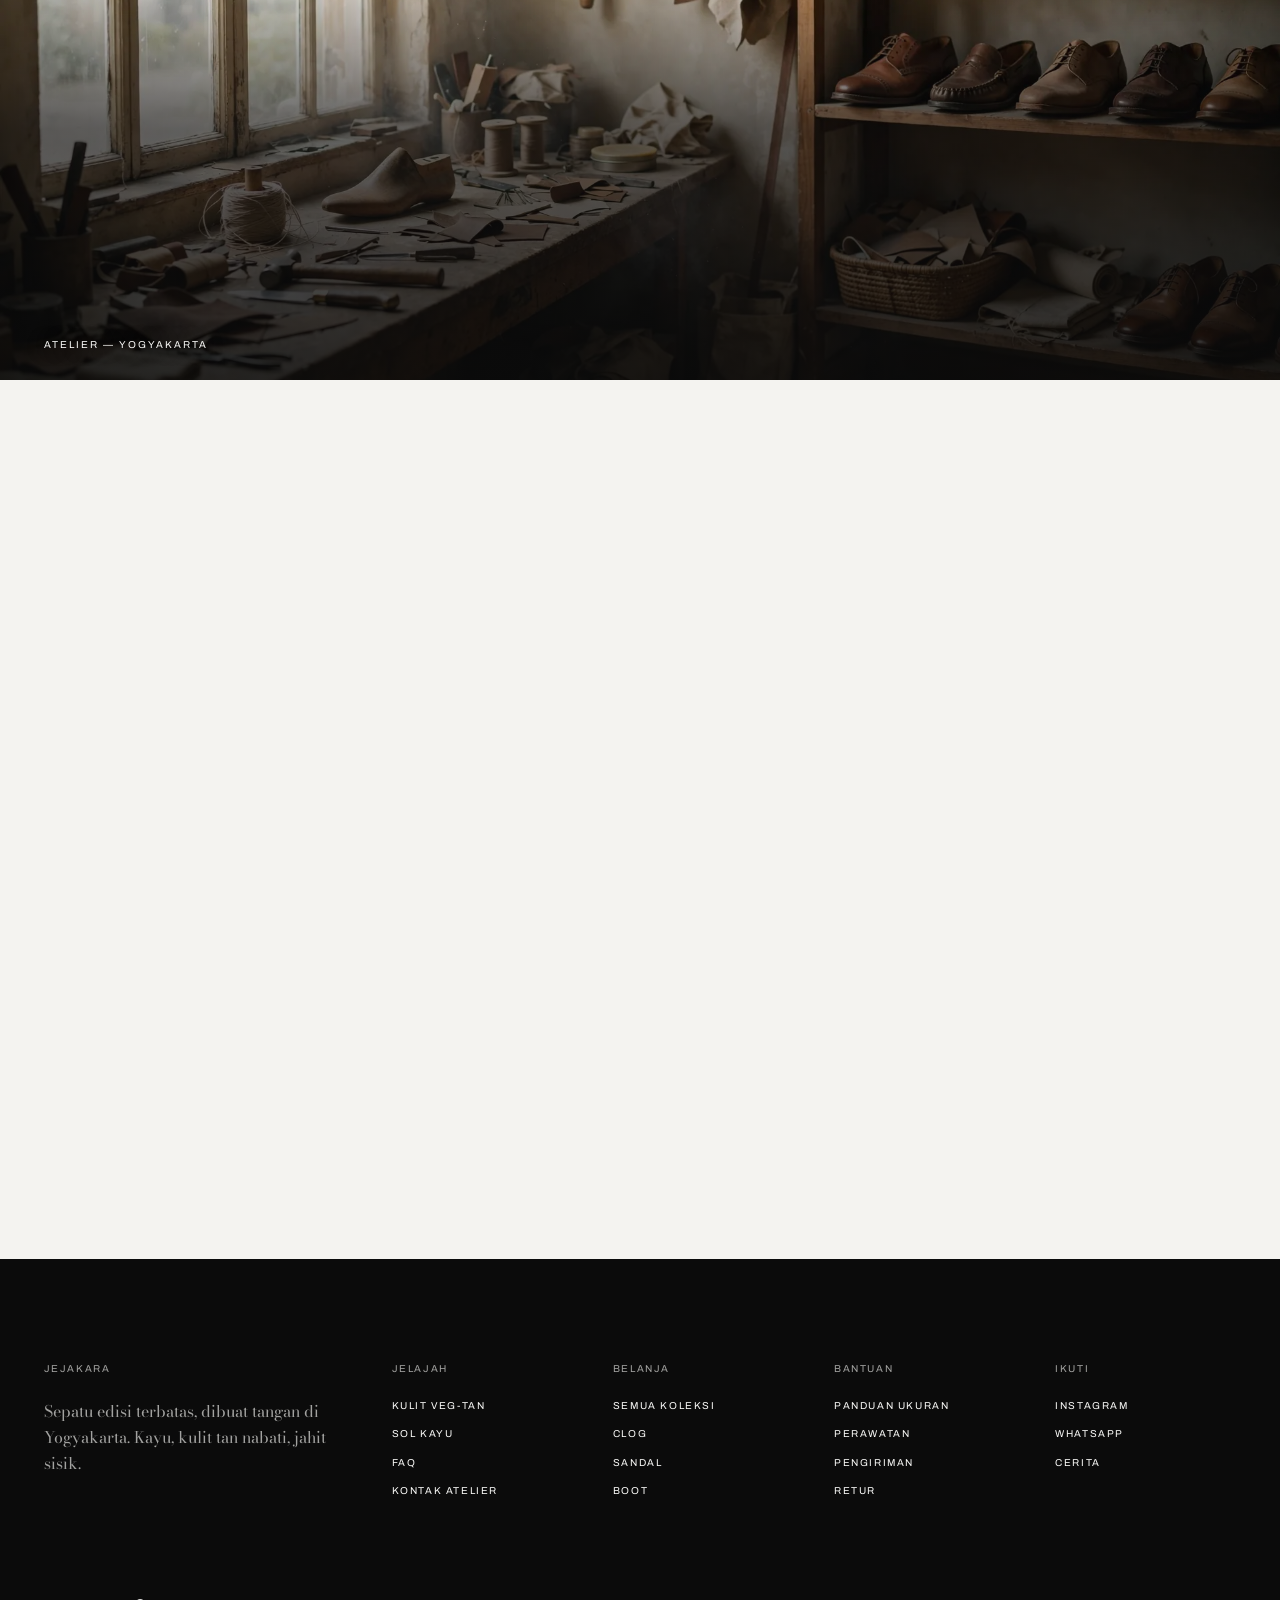
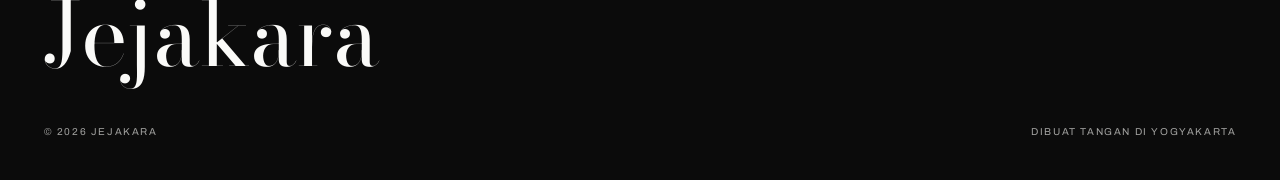
==== commit cc256c09: "Optimasi aset: PNG -> WebP (3.4MB dari 11.3MB), halaman 10x lebih ringan" ====
--- a/index.html
+++ b/index.html
@@ -42,8 +42,8 @@
   <section class="hero" aria-label="Hero">
     <div class="hero-void"><span class="hero-ghost reveal" id="hero-ghost">Koleksi I</span></div>
     <div class="hero-media" id="hero-media">
-      <img src="assets/img/hero-1.png" class="active" alt="Bahan atelier Jejakara">
-      <img src="assets/img/hero-2.png" alt="Edisi baru Jejakara">
+      <img src="assets/img/hero-1.webp" class="active" alt="Bahan atelier Jejakara">
+      <img src="assets/img/hero-2.webp" alt="Edisi baru Jejakara">
     </div>
     <div class="hero-toggle" id="hero-toggle">
       <button class="on">Edisi baru</button>
@@ -89,7 +89,7 @@
   </section>
 
   <section class="band-img">
-    <img src="assets/img/story-1.png" alt="Atelier Jejakara di Yogyakarta">
+    <img src="assets/img/story-1.webp" alt="Atelier Jejakara di Yogyakarta">
     <span class="cap lbl">Atelier — Yogyakarta</span>
   </section>
 
